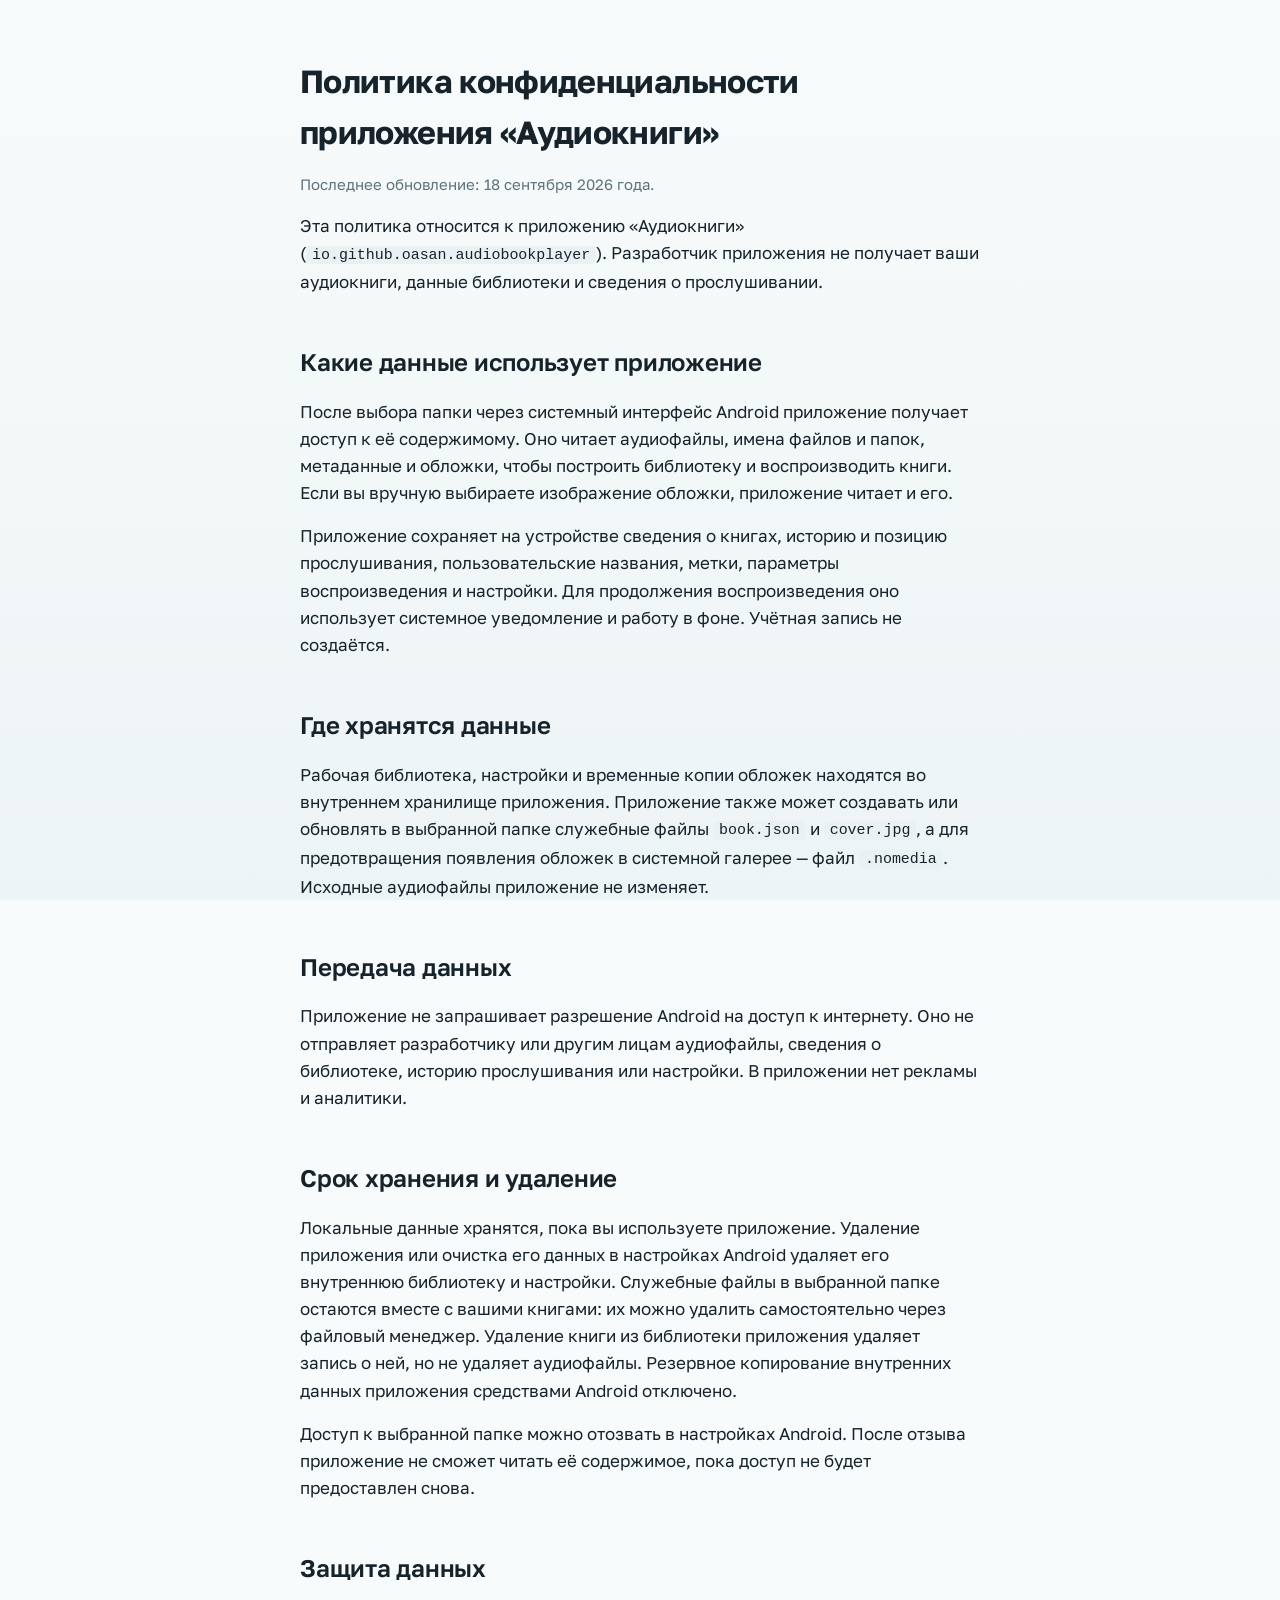
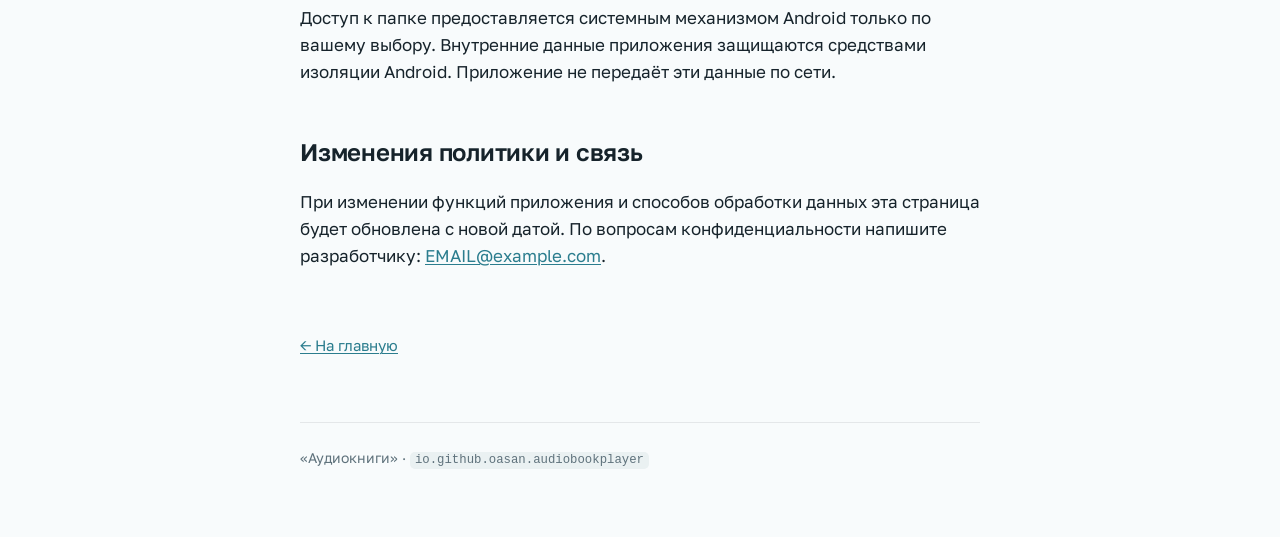
==== privacy.html @ bc093152 "Страница приложения и политика конфиденциальности" ====
<!doctype html>
<html lang="ru">
<head>
<meta charset="utf-8">
<meta name="viewport" content="width=device-width, initial-scale=1, viewport-fit=cover">
<title>Политика конфиденциальности — Аудиокниги</title>
<meta name="description" content="Политика конфиденциальности приложения «Аудиокниги» для Android.">
<link rel="icon" type="image/webp" href="assets/icon.webp">
<link rel="stylesheet" href="assets/style.css">
</head>
<body>

<main>

  <h1 style="margin-top:56px;font-size:32px;letter-spacing:-.02em">Политика конфиденциальности приложения «Аудиокниги»</h1>
  <p class="updated">Последнее обновление: 18 сентября 2026 года.</p>

  <p>Эта политика относится к приложению «Аудиокниги»
  (<code>io.github.oasan.audiobookplayer</code>). Разработчик приложения
  не получает ваши аудиокниги, данные библиотеки и сведения о прослушивании.</p>

  <h2>Какие данные использует приложение</h2>

  <p>После выбора папки через системный интерфейс Android приложение получает
  доступ к её содержимому. Оно читает аудиофайлы, имена файлов и папок,
  метаданные и обложки, чтобы построить библиотеку и воспроизводить книги.
  Если вы вручную выбираете изображение обложки, приложение читает и его.</p>

  <p>Приложение сохраняет на устройстве сведения о книгах, историю и позицию
  прослушивания, пользовательские названия, метки, параметры воспроизведения
  и настройки. Для продолжения воспроизведения оно использует системное
  уведомление и работу в фоне. Учётная запись не создаётся.</p>

  <h2>Где хранятся данные</h2>

  <p>Рабочая библиотека, настройки и временные копии обложек находятся
  во внутреннем хранилище приложения. Приложение также может создавать
  или обновлять в выбранной папке служебные файлы <code>book.json</code>
  и <code>cover.jpg</code>, а для предотвращения появления обложек в системной
  галерее — файл <code>.nomedia</code>. Исходные аудиофайлы приложение
  не изменяет.</p>

  <h2>Передача данных</h2>

  <p>Приложение не запрашивает разрешение Android на доступ к интернету.
  Оно не отправляет разработчику или другим лицам аудиофайлы, сведения
  о библиотеке, историю прослушивания или настройки. В приложении нет рекламы
  и аналитики.</p>

  <h2>Срок хранения и удаление</h2>

  <p>Локальные данные хранятся, пока вы используете приложение. Удаление
  приложения или очистка его данных в настройках Android удаляет его внутреннюю
  библиотеку и настройки. Служебные файлы в выбранной папке остаются вместе
  с вашими книгами: их можно удалить самостоятельно через файловый менеджер.
  Удаление книги из библиотеки приложения удаляет запись о ней, но не удаляет
  аудиофайлы. Резервное копирование внутренних данных приложения средствами
  Android отключено.</p>

  <p>Доступ к выбранной папке можно отозвать в настройках Android. После отзыва
  приложение не сможет читать её содержимое, пока доступ не будет предоставлен
  снова.</p>

  <h2>Защита данных</h2>

  <p>Доступ к папке предоставляется системным механизмом Android только
  по вашему выбору. Внутренние данные приложения защищаются средствами изоляции
  Android. Приложение не передаёт эти данные по сети.</p>

  <h2>Изменения политики и связь</h2>

  <p>При изменении функций приложения и способов обработки данных эта страница
  будет обновлена с новой датой. По вопросам конфиденциальности напишите
  разработчику:
  <a href="mailto:EMAIL@example.com">EMAIL@example.com</a>.</p>

  <a class="back" href="./">← На главную</a>

</main>

<footer>
  <p>«Аудиокниги» · <code>io.github.oasan.audiobookplayer</code></p>
</footer>

</body>
</html>
---- assets/style.css ----
/* Палитра повторяет роли из приложения (ui/theme/Color.kt):
   светлая тема — значения по умолчанию, тёмная переопределяет только роли. */
@font-face {
  font-family: "Golos Text";
  src: url("golos-text.ttf") format("truetype-variations");
  font-weight: 400 700;
  font-display: swap;
}

:root {
  --accent: #2B7D8E;
  --accent-pressed: #24697A;
  --on-accent: #FFFFFF;
  --text-primary: #16232B;
  --text-secondary: #5F727C;
  --bg-top: #F8FBFC;
  --bg-bottom: #EDF4F5;
  --surface: #FFFFFF;
  --divider: rgba(22, 35, 43, .09);
  --quiet: #EAF1F2;
  --shadow: 0 1px 2px rgba(22, 35, 43, .04), 0 8px 24px rgba(22, 35, 43, .06);
  color-scheme: light dark;
}

@media (prefers-color-scheme: dark) {
  :root {
    --accent: #4FB3C6;
    --accent-pressed: #3D97A9;
    --on-accent: #07141A;
    --text-primary: #E8F1F3;
    --text-secondary: #8EA3AB;
    --bg-top: #101B21;
    --bg-bottom: #0A1317;
    --surface: #17242B;
    --divider: rgba(232, 241, 243, .09);
    --quiet: #1C2A31;
    --shadow: 0 1px 2px rgba(0, 0, 0, .3), 0 8px 24px rgba(0, 0, 0, .25);
  }
}

* { box-sizing: border-box; }

body {
  margin: 0;
  padding: 0 20px 64px;
  font-family: "Golos Text", -apple-system, BlinkMacSystemFont, "Segoe UI", Roboto, sans-serif;
  font-size: 17px;
  line-height: 1.6;
  color: var(--text-primary);
  background: var(--bg-top);
  background-image: linear-gradient(180deg, var(--bg-top) 0%, var(--bg-bottom) 100%);
  background-attachment: fixed;
  -webkit-font-smoothing: antialiased;
}

main { max-width: 680px; margin: 0 auto; }

/* Шапка */
.hero { text-align: center; padding: 64px 0 40px; }
.hero img {
  width: 96px; height: 96px;
  border-radius: 22px;
  box-shadow: var(--shadow);
}
.hero h1 {
  margin: 20px 0 8px;
  font-size: 40px;
  font-weight: 700;
  letter-spacing: -.02em;
}
.hero p {
  margin: 0;
  font-size: 19px;
  color: var(--text-secondary);
}

h2 {
  margin: 48px 0 16px;
  font-size: 24px;
  font-weight: 600;
  letter-spacing: -.01em;
}
h3 {
  margin: 32px 0 8px;
  font-size: 19px;
  font-weight: 600;
}
p { margin: 0 0 16px; }

a { color: var(--accent); text-decoration-thickness: 1px; text-underline-offset: 2px; }
a:hover { color: var(--accent-pressed); }

code {
  font-family: ui-monospace, "JetBrains Mono", "SF Mono", Menlo, monospace;
  font-size: .88em;
  background: var(--quiet);
  padding: .1em .4em;
  border-radius: 5px;
}

/* Карточка — приподнятая поверхность, как surfaceRaised в приложении */
.card {
  background: var(--surface);
  border-radius: 18px;
  padding: 24px 28px;
  box-shadow: var(--shadow);
}
.card h2:first-child, .card h3:first-child { margin-top: 0; }

/* Список возможностей */
.features { list-style: none; padding: 0; margin: 0; }
.features li {
  padding: 14px 0;
  border-top: 1px solid var(--divider);
}
.features li:first-child { border-top: none; padding-top: 0; }
.features li:last-child { padding-bottom: 0; }
.features b { font-weight: 600; }
.features span { display: block; color: var(--text-secondary); font-size: 15px; }

/* Снимок экрана */
figure { margin: 32px 0; text-align: center; }
figure img {
  max-width: 260px;
  width: 100%;
  border-radius: 20px;
  box-shadow: var(--shadow);
}
figcaption {
  margin-top: 12px;
  font-size: 14px;
  color: var(--text-secondary);
}

/* Заметная плашка — например, «нет интернета» */
.note {
  border-left: 3px solid var(--accent);
  padding: 4px 0 4px 16px;
  margin: 24px 0;
  color: var(--text-secondary);
}

.back {
  display: inline-block;
  margin: 48px 0 0;
  font-size: 15px;
}

footer {
  max-width: 680px;
  margin: 64px auto 0;
  padding-top: 24px;
  border-top: 1px solid var(--divider);
  font-size: 14px;
  color: var(--text-secondary);
}
footer p { margin: 0 0 6px; }

.updated { color: var(--text-secondary); font-size: 15px; margin-top: -8px; }

@media (max-width: 480px) {
  body { font-size: 16px; }
  .hero { padding: 40px 0 28px; }
  .hero h1 { font-size: 32px; }
  .hero p { font-size: 17px; }
  .card { padding: 20px; border-radius: 14px; }
  h2 { font-size: 21px; }
}
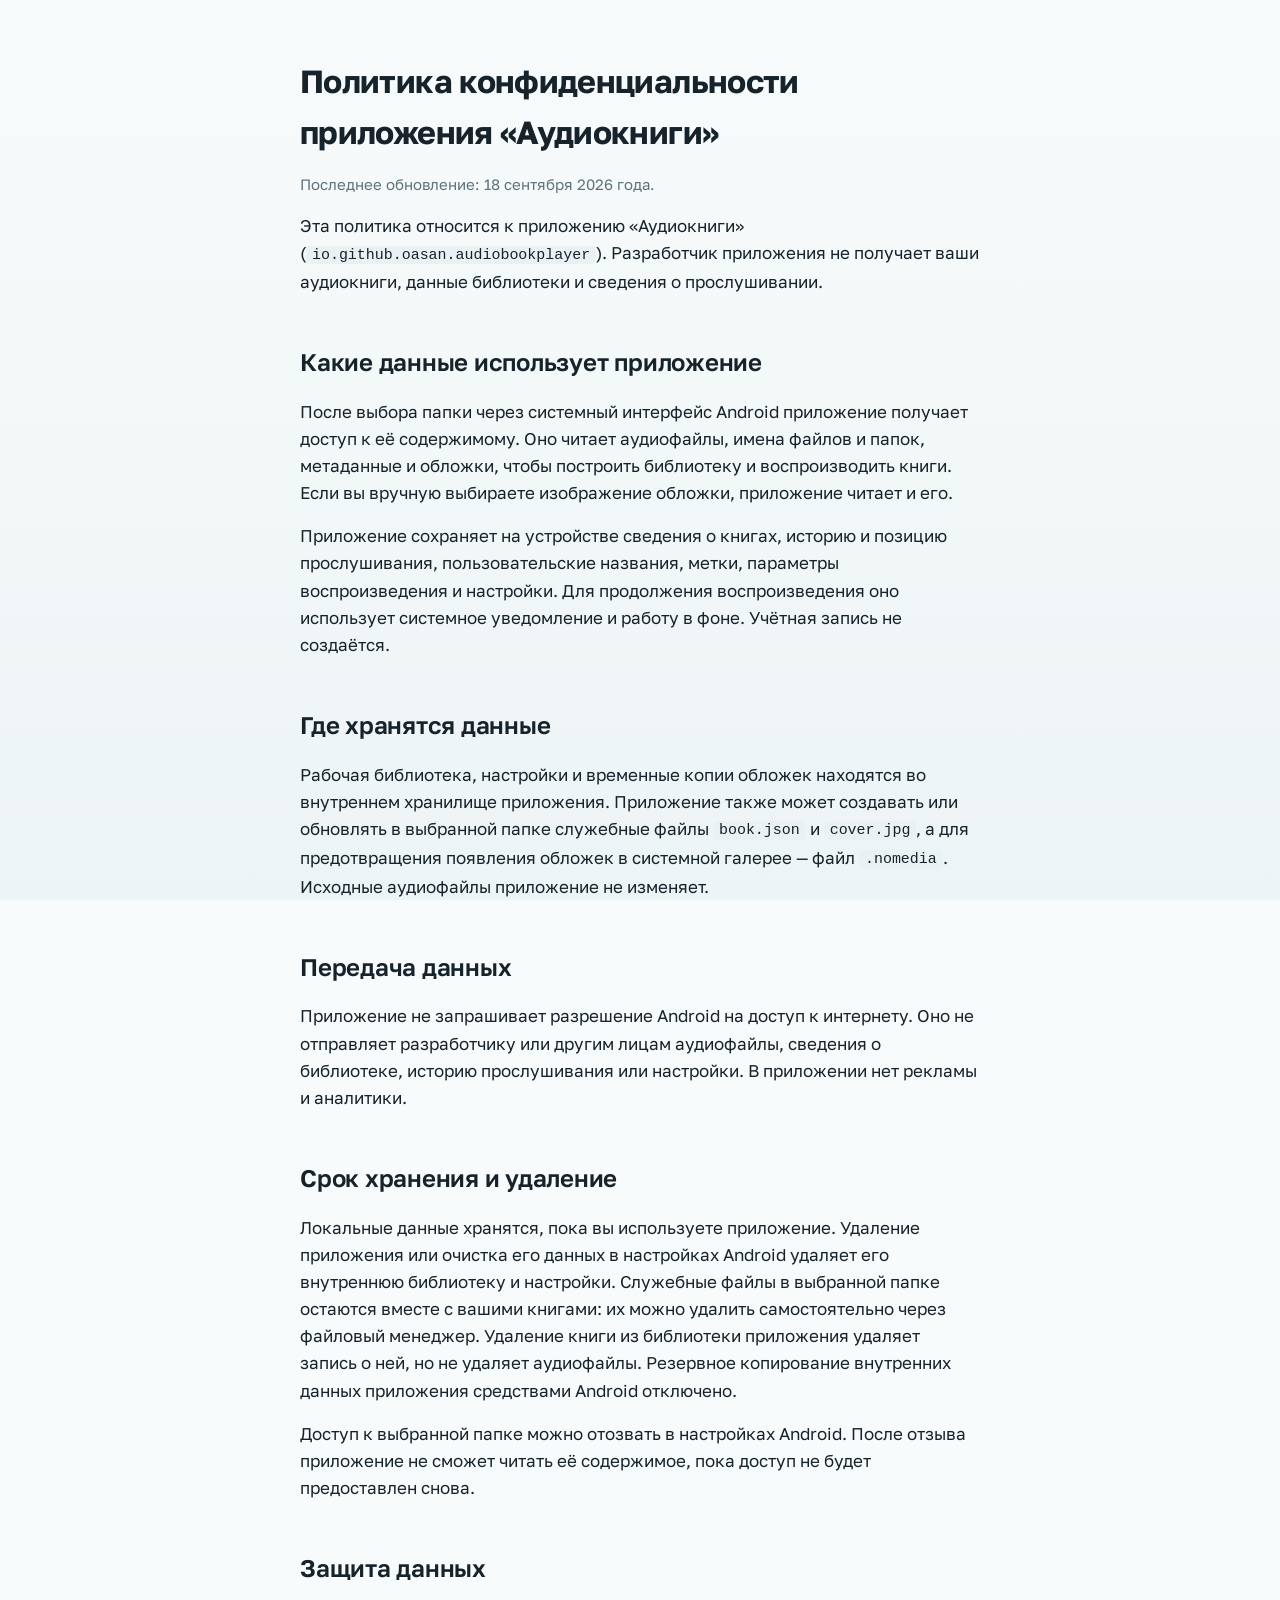
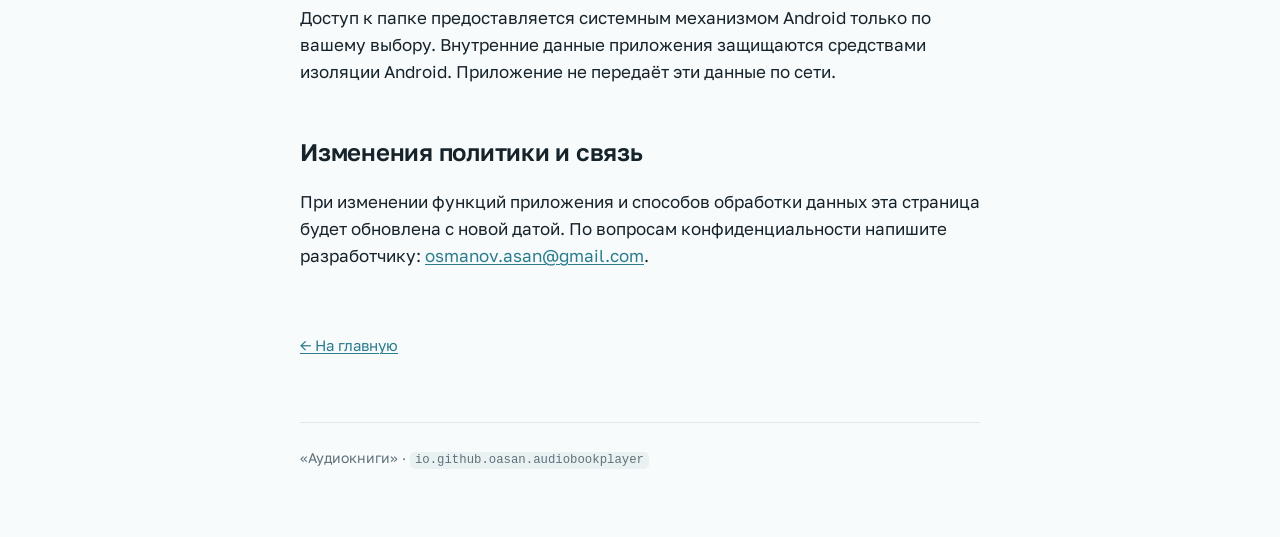
==== commit 68eb0fb3: "Указан контактный email" ====
--- a/privacy.html
+++ b/privacy.html
@@ -72,7 +72,7 @@
   <p>При изменении функций приложения и способов обработки данных эта страница
   будет обновлена с новой датой. По вопросам конфиденциальности напишите
   разработчику:
-  <a href="mailto:EMAIL@example.com">EMAIL@example.com</a>.</p>
+  <a href="osmanov.asan@gmail.com">osmanov.asan@gmail.com</a>.</p>
 
   <a class="back" href="./">← На главную</a>
 
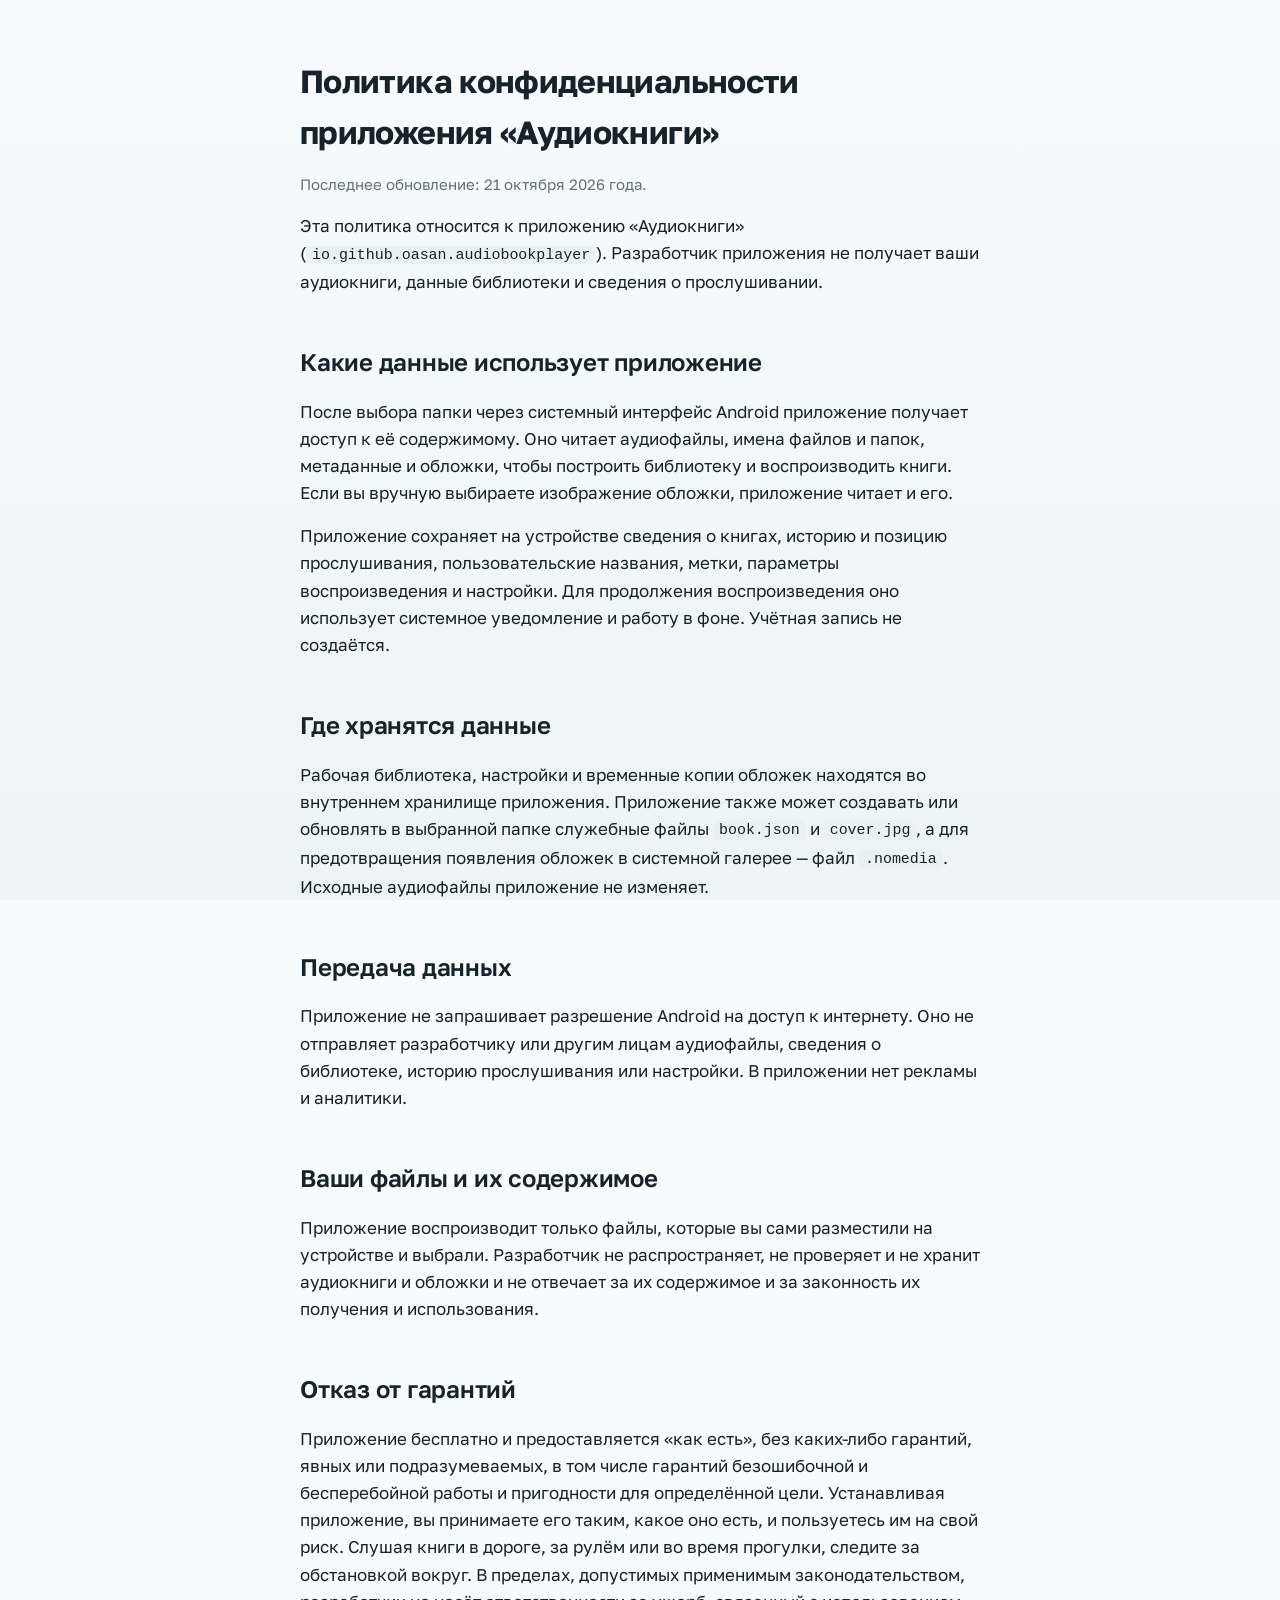
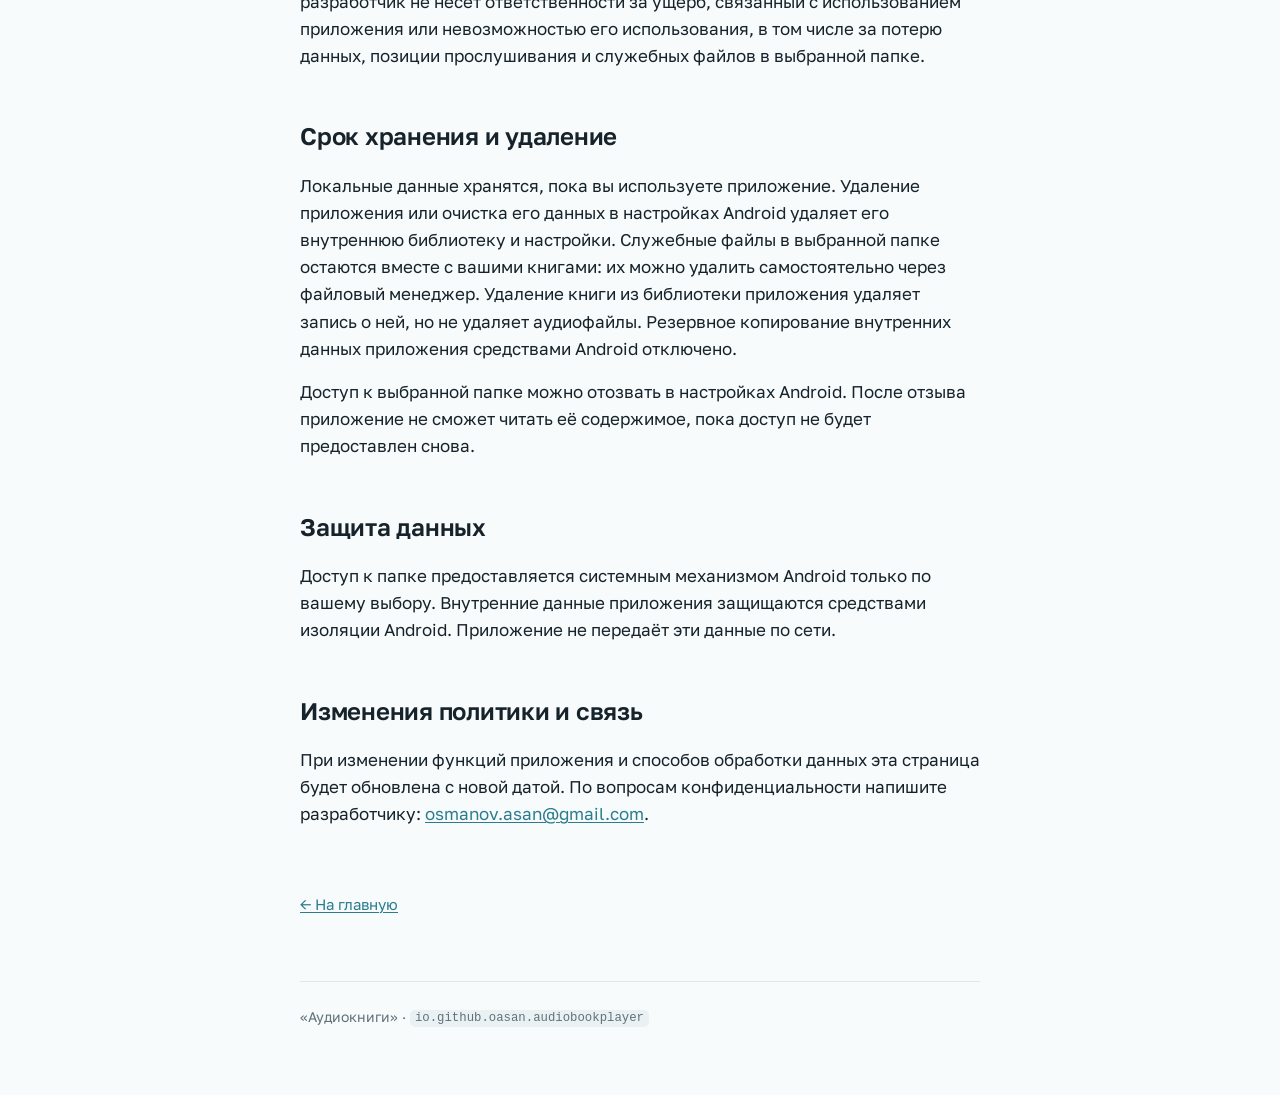
==== commit 885a4ae2: "Добавлены в политику отказ от гарантий и раздел о содержимом файлов" ====
--- a/privacy.html
+++ b/privacy.html
@@ -13,7 +13,7 @@
 <main>
 
   <h1 style="margin-top:56px;font-size:32px;letter-spacing:-.02em">Политика конфиденциальности приложения «Аудиокниги»</h1>
-  <p class="updated">Последнее обновление: 18 сентября 2026 года.</p>
+  <p class="updated">Последнее обновление: 21 октября 2026 года.</p>
 
   <p>Эта политика относится к приложению «Аудиокниги»
   (<code>io.github.oasan.audiobookplayer</code>). Разработчик приложения
@@ -47,6 +47,25 @@
   о библиотеке, историю прослушивания или настройки. В приложении нет рекламы
   и аналитики.</p>
 
+  <h2>Ваши файлы и их содержимое</h2>
+
+  <p>Приложение воспроизводит только файлы, которые вы сами разместили
+  на устройстве и выбрали. Разработчик не распространяет, не проверяет
+  и не хранит аудиокниги и обложки и не отвечает за их содержимое
+  и за законность их получения и использования.</p>
+
+  <h2>Отказ от гарантий</h2>
+
+  <p>Приложение бесплатно и предоставляется «как есть», без каких-либо гарантий,
+  явных или подразумеваемых, в том числе гарантий безошибочной и бесперебойной
+  работы и пригодности для определённой цели. Устанавливая приложение, вы
+  принимаете его таким, какое оно есть, и пользуетесь им на свой риск.
+  Слушая книги в дороге, за рулём или во время прогулки, следите
+  за обстановкой вокруг. В пределах, допустимых применимым законодательством,
+  разработчик не несёт ответственности за ущерб, связанный с использованием
+  приложения или невозможностью его использования, в том числе за потерю
+  данных, позиции прослушивания и служебных файлов в выбранной папке.</p>
+
   <h2>Срок хранения и удаление</h2>
 
   <p>Локальные данные хранятся, пока вы используете приложение. Удаление
@@ -72,7 +91,7 @@
   <p>При изменении функций приложения и способов обработки данных эта страница
   будет обновлена с новой датой. По вопросам конфиденциальности напишите
   разработчику:
-  <a href="osmanov.asan@gmail.com">osmanov.asan@gmail.com</a>.</p>
+  <a href="mailto:osmanov.asan@gmail.com">osmanov.asan@gmail.com</a>.</p>
 
   <a class="back" href="./">← На главную</a>
 
--- a/assets/style.css
+++ b/assets/style.css
@@ -2,7 +2,7 @@
    светлая тема — значения по умолчанию, тёмная переопределяет только роли. */
 @font-face {
   font-family: "Golos Text";
-  src: url("golos-text.ttf") format("truetype-variations");
+  src: url("../fonts/GolosText-VariableFont_wght.ttf") format("truetype-variations");
   font-weight: 400 700;
   font-display: swap;
 }
